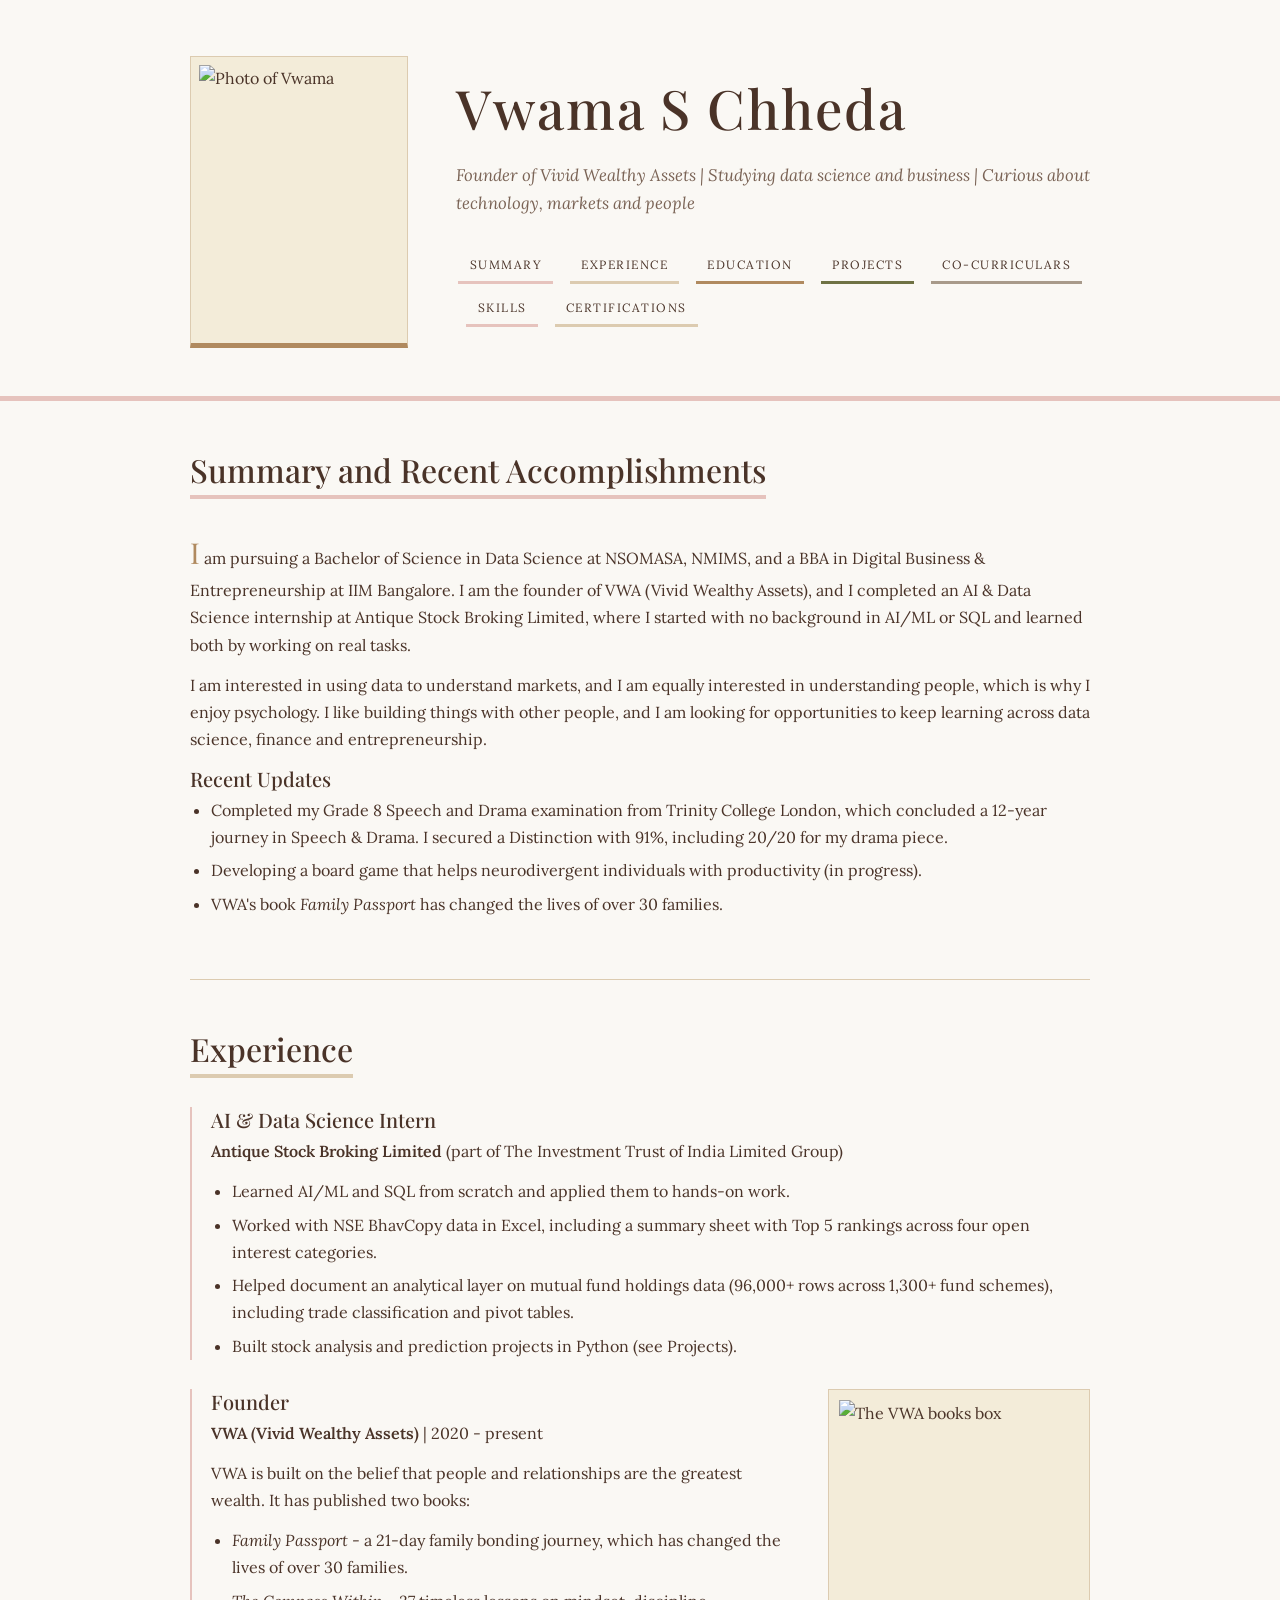
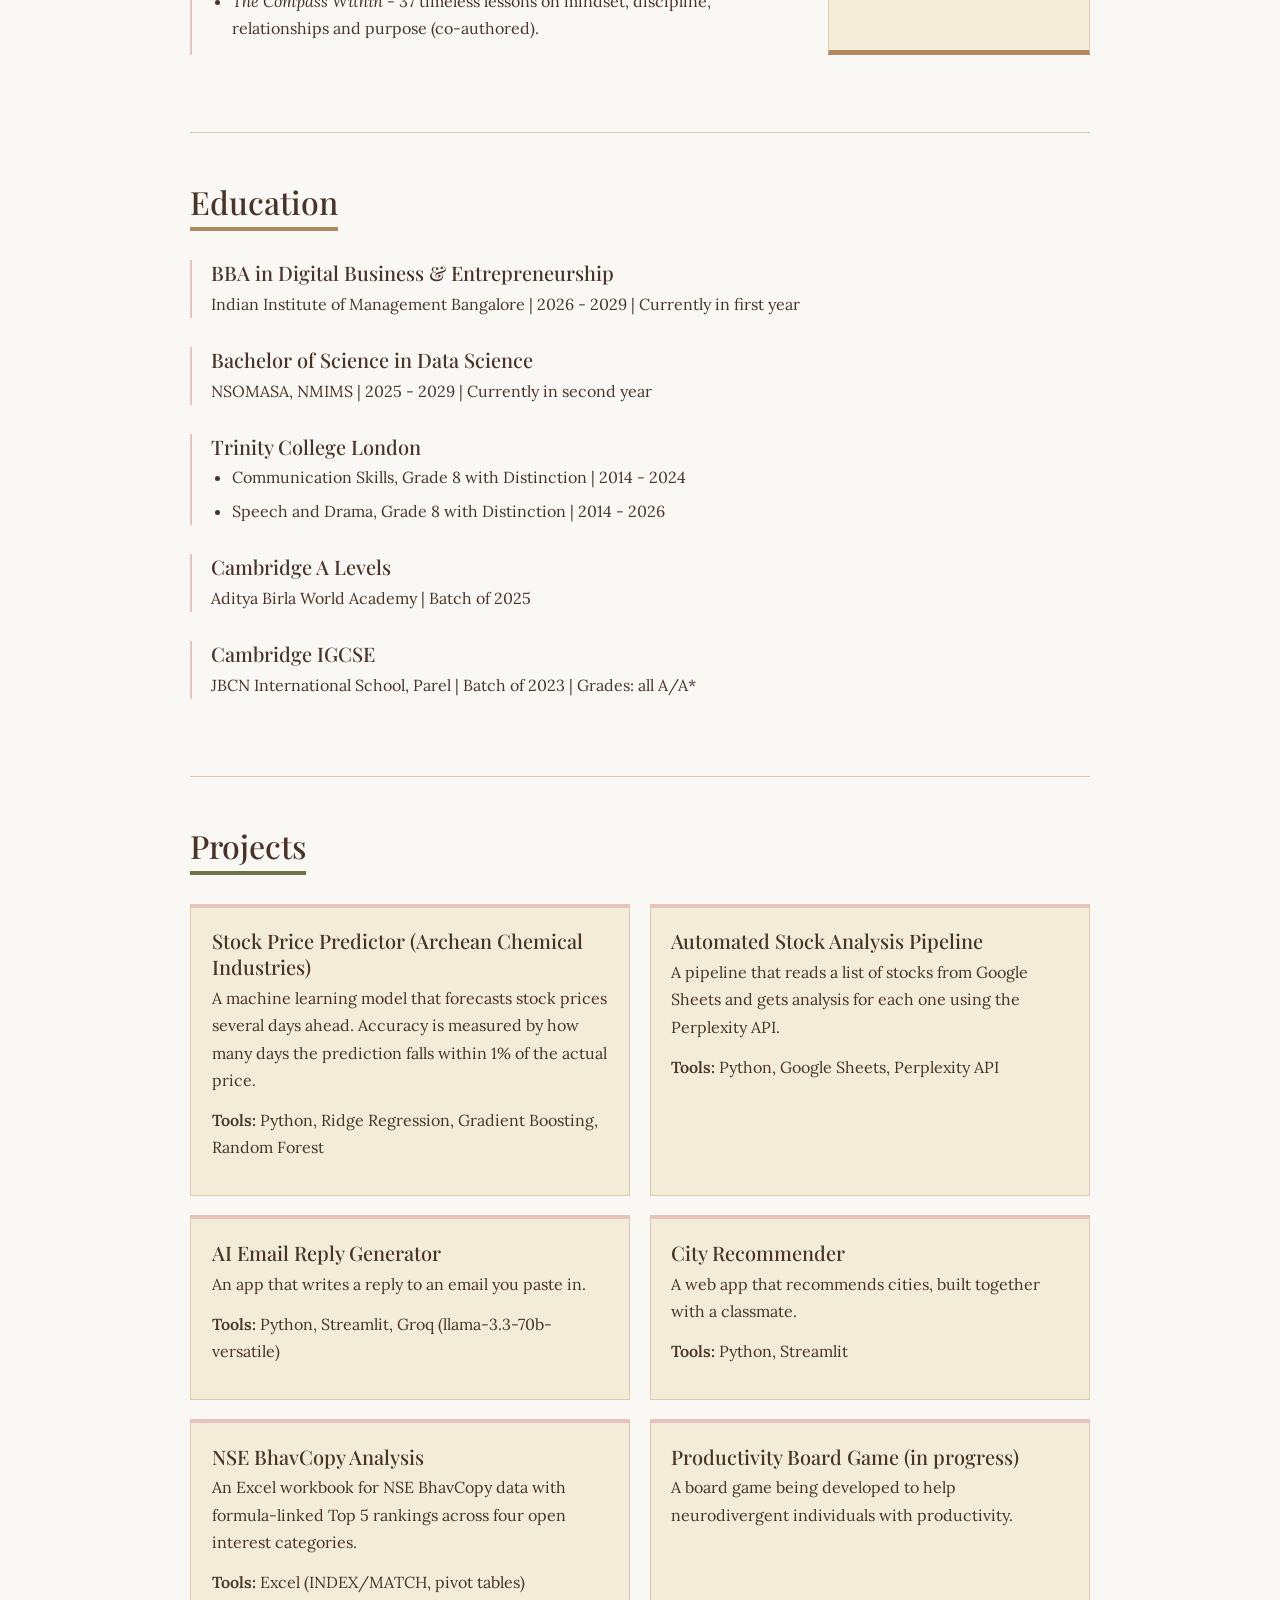
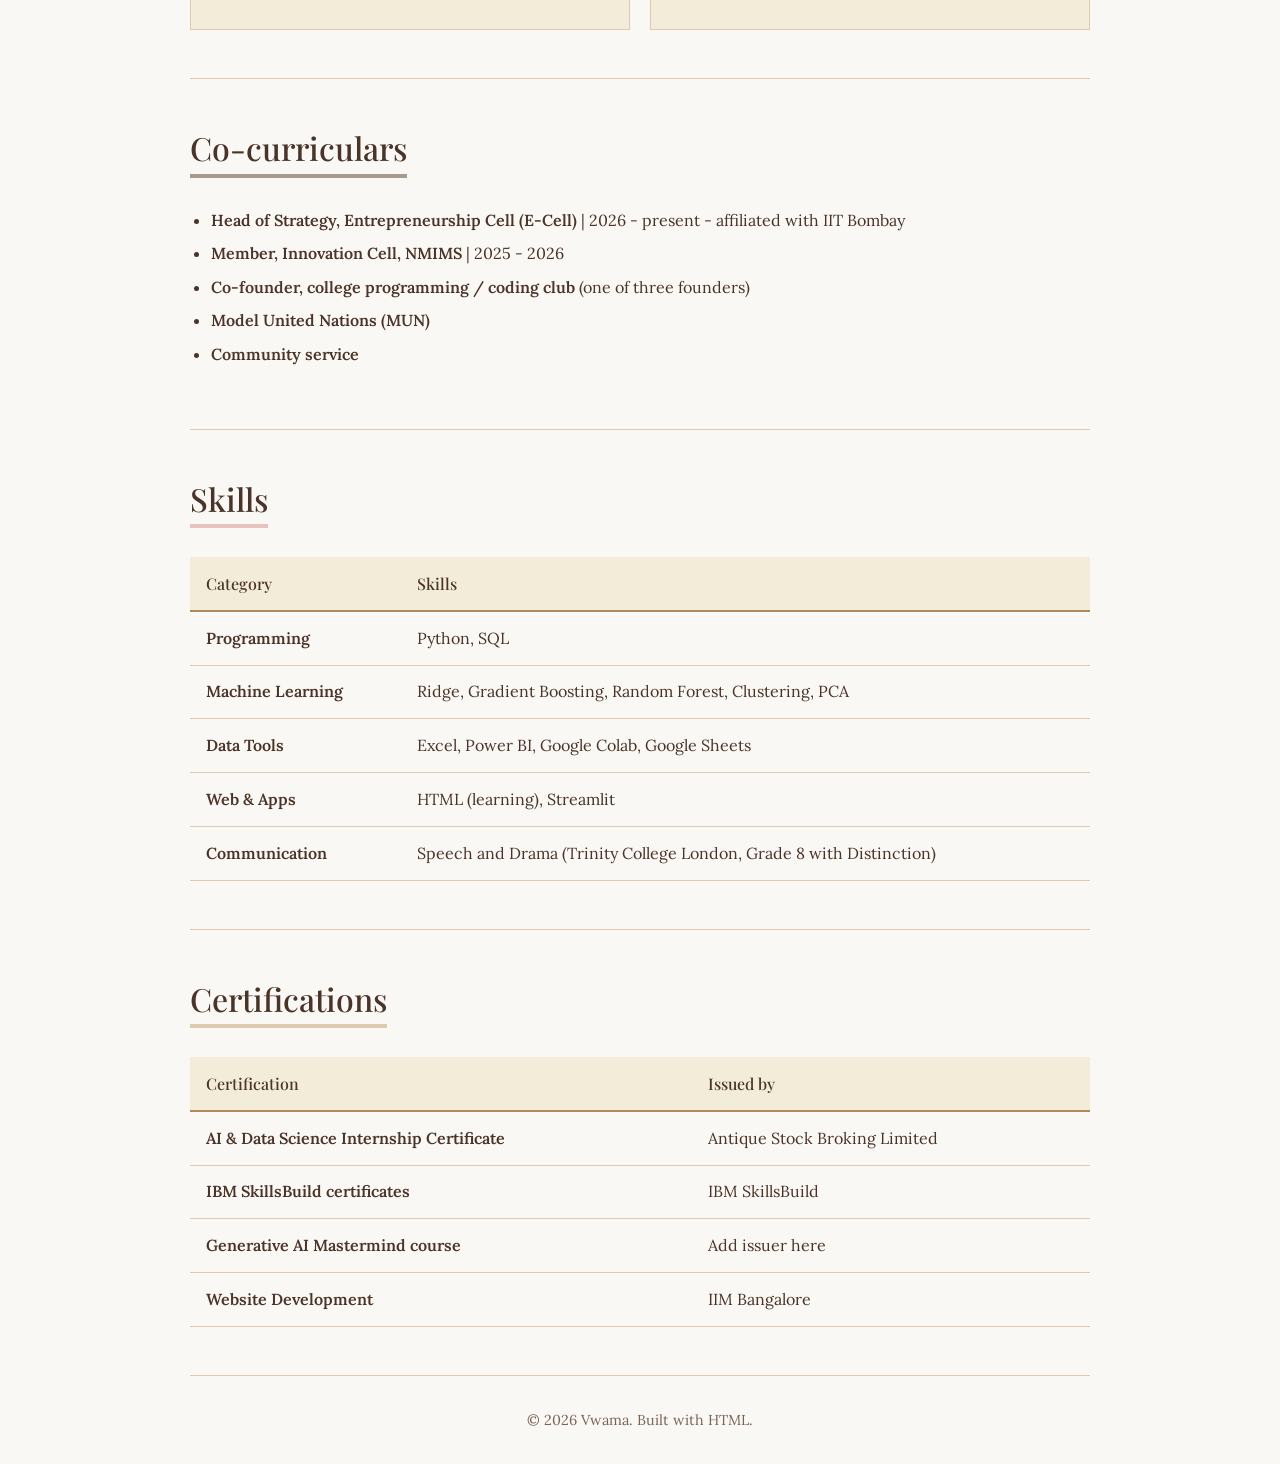
==== index (3).html @ 7d5c72ca "Add files via upload" ====
<!DOCTYPE html>
<html lang="en">

<head>
    <meta charset="UTF-8">
    <meta name="viewport" content="width=device-width, initial-scale=1.0">
    <title>Vwama S Chheda| Resume</title>

    <!-- Google Fonts embed code (Module 4: "get embed code") -->
    <link rel="preconnect" href="https://fonts.googleapis.com">
    <link rel="preconnect" href="https://fonts.gstatic.com" crossorigin>
    <link href="https://fonts.googleapis.com/css2?family=Lora:ital,wght@0,400;0,600;1,400&family=Playfair+Display:wght@400;500;700&display=swap" rel="stylesheet">

    <!-- Link to the external stylesheet -->
    <link rel="stylesheet" href="styles.css">
</head>

<body>

    <!-- ============ HEADER ============ -->
    <header>
        <!-- Put your photo in an "images" folder next to this file and name it photo.jpg
             (or change the file name below) -->
        <img src="/Users/vwamachheda/Desktop/💯 IIMB Term I/Web Dev/Midterm website/1.png" alt="Photo of Vwama" width="150">

        <h1>Vwama S Chheda</h1>
        <p>Founder of Vivid Wealthy Assets | Studying data science and business | Curious about technology, markets and people</p>

        <!-- Navigation: each link jumps to the section with the matching id -->
        <nav>
            <a href="#summary">Summary</a> |
            <a href="#experience">Experience</a> |
            <a href="#education">Education</a> |
            <a href="#projects">Projects</a> |
            <a href="#co-curriculars">Co-curriculars</a> |
            <a href="#skills">Skills</a> |
            <a href="#certifications">Certifications</a> |
        </nav>
    </header>

    <hr>

    <main>

        <!-- ============ SUMMARY AND RECENT ACCOMPLISHMENTS ============ -->
        <section id="summary">
            <h2>Summary and Recent Accomplishments</h2>
            <p>
                I am pursuing a Bachelor of Science in Data Science at NSOMASA, NMIMS, and a BBA in
                Digital Business &amp; Entrepreneurship at IIM Bangalore. I am the founder of VWA (Vivid Wealthy
                Assets), and I completed an AI &amp; Data Science internship at Antique Stock Broking Limited,
                where I started with no background in AI/ML or SQL and learned both by working on real tasks.
            </p>
            <p>
                I am interested in using data to understand markets, and I am equally interested in understanding
                people, which is why I enjoy psychology. I like building things with other people, and I am
                looking for opportunities to keep learning across data science, finance and entrepreneurship.
            </p>

            <h3>Recent Updates</h3>
            <ul>
                <li>
                    Completed my Grade 8 Speech and Drama examination from Trinity College London, which
                    concluded a 12-year journey in Speech &amp; Drama. I secured a Distinction with 91%, including
                    20/20 for my drama piece.
                </li>
                <li>
                    Developing a board game that helps neurodivergent individuals with productivity (in progress).
                </li>
                <li>
                    VWA's book <em>Family Passport</em> has changed the lives of over 30 families.
                </li>
            </ul>
        </section>

        <hr>

        <!-- ============ EXPERIENCE ============ -->
        <section id="experience">
            <h2>Experience</h2>

            <article>
                <h3>AI &amp; Data Science Intern</h3>
                <p>
                    <strong>Antique Stock Broking Limited</strong>
                    (part of The Investment Trust of India Limited Group)
                    <!-- Add your internship duration here, e.g. | Month Year - Month Year -->
                </p>
                <ul>
                    <li>Learned AI/ML and SQL from scratch and applied them to hands-on work.</li>
                    <li>Worked with NSE BhavCopy data in Excel, including a summary sheet with Top 5 rankings
                        across four open interest categories.</li>
                    <li>Helped document an analytical layer on mutual fund holdings data (96,000+ rows across
                        1,300+ fund schemes), including trade classification and pivot tables.</li>
                    <li>Built stock analysis and prediction projects in Python (see Projects).</li>
                </ul>
            </article>

            <!-- Founder: text on one side, image of the books box on the other.
                 Put your photo of the box in images/books-box.jpg -->
            <article class="founder">
                <div class="founder-text">
                    <h3>Founder</h3>
                    <p><strong>VWA (Vivid Wealthy Assets)</strong> | 2020 - present</p>
                    <p>
                        VWA is built on the belief that people and relationships are the greatest wealth.
                        It has published two books:
                    </p>
                    <ul>
                        <li><em>Family Passport</em> - a 21-day family bonding journey, which has changed the lives
                            of over 30 families.</li>
                        <li><em>The Compass Within</em> - 37 timeless lessons on mindset, discipline,
                            relationships and purpose (co-authored).</li>
                    </ul>
                </div>
                <figure class="books-box">
                    <img src="/Users/vwamachheda/Desktop/💯 IIMB Term I/Web Dev/Midterm website/Family Passport Book | Cover Page.png" alt="The VWA books box">
                </figure>
            </article>
        </section>

        <hr>

        <!-- ============ EDUCATION ============ -->
        <section id="education">
            <h2>Education</h2>

            <article>
                <h3>BBA in Digital Business &amp; Entrepreneurship</h3>
                <p>Indian Institute of Management Bangalore | 2026 - 2029 | Currently in first year</p>
            </article>

            <article>
                <h3>Bachelor of Science in Data Science</h3>
                <p>NSOMASA, NMIMS | 2025 - 2029 | Currently in second year</p>
            </article>

            <article>
                <h3>Trinity College London</h3>
                <ul>
                    <li>Communication Skills, Grade 8 with Distinction | 2014 - 2024</li>
                    <li>Speech and Drama, Grade 8 with Distinction | 2014 - 2026</li>
                </ul>
            </article>

            <article>
                <h3>Cambridge A Levels</h3>
                <p>Aditya Birla World Academy | Batch of 2025</p>
            </article>

            <article>
                <h3>Cambridge IGCSE</h3>
                <p>JBCN International School, Parel | Batch of 2023 | Grades: all A/A*</p>
            </article>
        </section>

        <hr>

        <!-- ============ PROJECTS ============ -->
        <section id="projects">
            <h2>Projects</h2>

            <article>
                <h3>Stock Price Predictor (Archean Chemical Industries)</h3>
                <p>
                    A machine learning model that forecasts stock prices several days ahead. Accuracy is
                    measured by how many days the prediction falls within 1% of the actual price.
                </p>
                <p><strong>Tools:</strong> Python, Ridge Regression, Gradient Boosting, Random Forest</p>
            </article>

            <article>
                <h3>Automated Stock Analysis Pipeline</h3>
                <p>
                    A pipeline that reads a list of stocks from Google Sheets and gets analysis for each
                    one using the Perplexity API.
                </p>
                <p><strong>Tools:</strong> Python, Google Sheets, Perplexity API</p>
            </article>

            <article>
                <h3>AI Email Reply Generator</h3>
                <p>An app that writes a reply to an email you paste in.</p>
                <p><strong>Tools:</strong> Python, Streamlit, Groq (llama-3.3-70b-versatile)</p>
            </article>

            <article>
                <h3>City Recommender</h3>
                <p>A web app that recommends cities, built together with a classmate.</p>
                <p><strong>Tools:</strong> Python, Streamlit</p>
            </article>

            <article>
                <h3>NSE BhavCopy Analysis</h3>
                <p>
                    An Excel workbook for NSE BhavCopy data with formula-linked Top 5 rankings
                    across four open interest categories.
                </p>
                <p><strong>Tools:</strong> Excel (INDEX/MATCH, pivot tables)</p>
            </article>

            <article>
                <h3>Productivity Board Game (in progress)</h3>
                <p>A board game being developed to help neurodivergent individuals with productivity.</p>
            </article>
        </section>

        <hr>

        <!-- ============ CO-CURRICULARS ============ -->
        <section id="co-curriculars">
            <h2>Co-curriculars</h2>
            <ul>
                 <li>
                    <strong>Head of Strategy, Entrepreneurship Cell (E-Cell)</strong> | 2026 - present - affiliated with IIT Bombay
                </li>
                <li>
                    <strong>Member, Innovation Cell, NMIMS</strong> | 2025 - 2026
                </li>
                <li>
                    <strong>Co-founder, college programming / coding club</strong> (one of three founders)
                </li>
                <li>
                    <strong>Model United Nations (MUN)</strong>
                    <!-- Add details: conferences attended, awards, years -->
                </li>
                <li>
                    <strong>Community service</strong>
                    <!-- Add details: what you did, where, and when -->
                </li>
            </ul>
        </section>

        <hr>

        <!-- ============ SKILLS (table) ============ -->
        <section id="skills">
            <h2>Skills</h2>
            <table border="1">
                <thead>
                    <tr>
                        <th>Category</th>
                        <th>Skills</th>
                    </tr>
                </thead>
                <tbody>
                    <tr>
                        <td>Programming</td>
                        <td>Python, SQL</td>
                    </tr>
                    <tr>
                        <td>Machine Learning</td>
                        <td>Ridge, Gradient Boosting, Random Forest, Clustering, PCA</td>
                    </tr>
                    <tr>
                        <td>Data Tools</td>
                        <td>Excel, Power BI, Google Colab, Google Sheets</td>
                    </tr>
                    <tr>
                        <td>Web &amp; Apps</td>
                        <td>HTML (learning), Streamlit</td>
                    </tr>
                    <tr>
                        <td>Communication</td>
                        <td>Speech and Drama (Trinity College London, Grade 8 with Distinction)</td>
                    </tr>
                </tbody>
            </table>
        </section>

        <hr>

        <!-- ============ CERTIFICATIONS (table) ============ -->
        <section id="certifications">
            <h2>Certifications</h2>
            <table border="1">
                <thead>
                    <tr>
                        <th>Certification</th>
                        <th>Issued by</th>
                    </tr>
                </thead>
                <tbody>
                    <tr>
                        <td>AI &amp; Data Science Internship Certificate</td>
                        <td>Antique Stock Broking Limited</td>
                    </tr>
                    <tr>
                        <td>IBM SkillsBuild certificates</td>
                        <td>IBM SkillsBuild</td>
                    </tr>
                    <tr>
                        <td>Generative AI Mastermind course</td>
                        <!-- Fill in who issued this -->
                        <td>Add issuer here</td>
                    </tr>
                    <tr>
                        <td>Website Development</td>
                        <td>IIM Bangalore</td>
                    </tr>
                </tbody>
            </table>
        </section>

        <hr>

        

    <!-- ============ FOOTER ============ -->
    <footer>
        <p>&copy; 2026 Vwama. Built with HTML.</p>
    </footer>

</body>

</html>
---- styles.css ----
/* ==========================================================
   styles.css  -  Resume website for Vwama
   Theme: modern, minimal, warm neutrals.
   Uses only what was taught in Modules 4 and 5.

   Colour palette (hex codes):
     Off-white  #faf8f4   page background
     Mocha      #4a3328   main text colour (dark brown)
     Soft mocha #7a6355   secondary text
     Blush      #e6c3bd   lines, hover fills
     Ivory      #f3ecd9   soft fills (project cards, table headers)
     Oak        #b08a5f   lines, hover colour
     Sand       #dccbb0   thin divider lines
     Olive      #6f7244   links, buttons
     Taupe      #a89a8a   form borders, lines
   ========================================================== */


/* ---------- 1. GLOBAL STYLES ---------- */

/* Universal selector: remove default margin/padding from every element,
   so all the spacing below is deliberate. */
* {
    margin: 0;
    padding: 0;
}

/* Font set once on html and inherited (Module 4: Website Styling) */
html {
    font-family: "Lora", "Times New Roman", serif;     /* font stack */
    font-size: 100%;
}

body {
    background-color: #faf8f4;
    color: #4a3328;
    line-height: 1.7;
}

/* Formal serif for all headings */
h1, h2, h3 {
    line-height: 1.3;
    font-family: "Playfair Display", "Times New Roman", serif;
    font-weight: 500;
    color: #4a3328;
}

p {
    margin-bottom: 0.8rem;
}

strong {
    font-weight: 600;
}

a {
    color: #6f7244;
    text-decoration: none;
}

a:hover {
    text-decoration: underline;
}

/* Pseudo-element: colour of highlighted text */
::selection {
    background-color: #e6c3bd;
    color: #4a3328;
}

/* The <hr> lines become thin sand dividers between sections */
hr {
    border: none;
    border-top: 1px solid #dccbb0;
}

/* Adjacent-sibling selector: the first line, right after the header,
   is a thicker blush line */
header + hr {
    border-top: 5px solid #e6c3bd;
}


/* ---------- 2. HEADER (CSS Grid) ---------- */

/* Two columns: portrait photo on the left, text on the right */
header {
    max-width: 900px;
    margin: 0 auto;
    padding: 3.5rem 1.5rem 3rem 1.5rem;
    display: grid;
    grid-template-columns: auto 1fr;
    column-gap: 3rem;
    align-items: center;
}

/* Portrait (rectangle, taller than wide). It spans all 3 text rows. */
header img {
    grid-row: 1 / 4;
    width: 200px;
    height: 270px;
    object-fit: cover;                    /* crops the photo instead of squashing it (looked up on MDN) */
    padding: 8px;
    background-color: #f3ecd9;
    border: 1px solid #dccbb0;
    border-bottom: 5px solid #b08a5f;
}

header h1 {
    grid-column: 2;
    font-size: 3.4rem;
    font-weight: 500;
    letter-spacing: 2px;
    align-self: end;
    margin-bottom: 0.5rem;
}

header > p {                              /* child selector: only the tagline */
    grid-column: 2;
    font-size: 1.05rem;
    font-style: italic;
    color: #7a6355;
    margin-bottom: 1.2rem;
}

header nav {
    grid-column: 2;
    align-self: start;
}


/* ---------- 3. NAVIGATION ---------- */

/* The "|" characters in the HTML sit directly inside <nav>. Giving the nav
   the same colour as the background hides them, while the links
   get their own colour below. */
nav {
    color: #faf8f4;
}

nav a {
    display: inline-block;
    padding: 0.35rem 0.7rem;
    margin: 0.25rem 0.15rem;
    color: #4a3328;
    font-size: 0.75rem;
    letter-spacing: 1.5px;
    text-transform: uppercase;
    border-bottom: 3px solid #e6c3bd;     /* each link gets a coloured line */
}

/* nth-of-type with a formula (like 7n in the lesson): the lines cycle
   through blush, sand, oak, olive, taupe */
nav a:nth-of-type(5n+1) { border-bottom-color: #e6c3bd; }
nav a:nth-of-type(5n+2) { border-bottom-color: #dccbb0; }
nav a:nth-of-type(5n+3) { border-bottom-color: #b08a5f; }
nav a:nth-of-type(5n+4) { border-bottom-color: #6f7244; }
nav a:nth-of-type(5n+5) { border-bottom-color: #a89a8a; }

nav a:hover {
    background-color: #f3ecd9;
    text-decoration: none;
}

nav a:active {
    background-color: #dccbb0;
}


/* ---------- 4. MAIN CONTENT ---------- */

main {
    max-width: 900px;
    margin: 0 auto;
    padding: 0 1.5rem;
}

main section {
    padding: 3rem 0;
}

h2 {
    display: inline-block;                /* so the line is only as wide as the text */
    font-size: 2rem;
    padding-bottom: 0.3rem;
    margin-bottom: 1.8rem;
    border-bottom: 4px solid #e6c3bd;
}

/* The underline colour changes from section to section */
main section:nth-of-type(5n+1) h2 { border-bottom-color: #e6c3bd; }
main section:nth-of-type(5n+2) h2 { border-bottom-color: #dccbb0; }
main section:nth-of-type(5n+3) h2 { border-bottom-color: #b08a5f; }
main section:nth-of-type(5n+4) h2 { border-bottom-color: #6f7244; }
main section:nth-of-type(5n+5) h2 { border-bottom-color: #a89a8a; }

h3 {
    font-size: 1.25rem;
    margin-bottom: 0.3rem;
}

ul {
    padding-left: 1.3rem;
    margin-bottom: 0.8rem;
}

li {
    margin-bottom: 0.4rem;
}

/* Every <article> (a job, a degree, ...) gets a thin blush line on the left */
article {
    border-left: 2px solid #e6c3bd;
    padding-left: 1.2rem;
    margin-bottom: 1.8rem;
}

article:hover {
    border-left-color: #b08a5f;
}

/* Pseudo-element: a larger first letter in the summary */
#summary p:first-of-type::first-letter {
    font-family: "Playfair Display", serif;
    font-size: 1.8rem;
    color: #b08a5f;
}


/* ---------- 5. FOUNDER + BOOKS IMAGE (Flexbox) ---------- */

/* Class selector. Flexbox puts the text and the image side by side.
   flex-wrap lets the image drop below the text on narrow screens. */
.founder {
    display: flex;
    flex-wrap: wrap;
    align-items: flex-start;
    gap: 2rem;
}

.founder-text {
    flex: 1 1 280px;                      /* flex grow, shrink and basis in one line */
}

/* Reserved space for the box photo: an ivory frame with a sand border */
.books-box {
    flex: 0 0 auto;
    width: 240px;
    min-height: 240px;
    padding: 10px;
    background-color: #f3ecd9;
    border: 1px solid #dccbb0;
    border-bottom: 5px solid #b08a5f;
}

.books-box img {
    display: block;
    width: 100%;
}


/* ---------- 6. PROJECTS (CSS Grid) ---------- */

/* The grid is on the section itself: 2 equal columns and a gap */
#projects {
    display: grid;
    grid-template-columns: repeat(2, 1fr);
    gap: 1.2rem;
}

/* The heading spans both columns (grid line 1 to the last line, -1) */
#projects h2 {
    grid-column: 1 / -1;
    justify-self: start;
    margin-bottom: 0.6rem;
}

#projects article {
    margin-bottom: 0;
    padding: 1.3rem;
    background-color: #f3ecd9;
    border: 1px solid #dccbb0;
    border-top: 4px solid #e6c3bd;
}

#projects article:hover {
    border-top-color: #b08a5f;
}


/* ---------- 7. TABLES ---------- */

table {
    width: 100%;
    border: none;                         /* overrides border="1" in the HTML */
    border-collapse: collapse;
}

th {
    background-color: #f3ecd9;
    text-align: left;
    font-family: "Playfair Display", serif;
    font-weight: 500;
    padding: 0.8rem 1rem;
    border: none;
    border-bottom: 2px solid #b08a5f;
}

td {
    padding: 0.8rem 1rem;
    border: none;
    border-bottom: 1px solid #dccbb0;
}

td:nth-of-type(1) {
    font-weight: 600;
}

tbody tr:hover {
    background-color: #f3ecd9;
}


/* ---------- 8. CONTACT FORM ---------- */

label {
    font-weight: 600;
    font-size: 0.9rem;
}

/* Attribute selectors: style inputs by type.
   calc(): 100% minus padding (24px) and border (2px) = exact width */
input[type="text"],
input[type="email"],
textarea {
    width: calc(100% - 26px);
    max-width: 500px;
    padding: 12px;
    margin-top: 0.3rem;
    background-color: #ffffff;
    border: 1px solid #a89a8a;
    border-radius: 2px;
    font-family: inherit;                 /* inherit: use the page font */
    font-size: 1rem;
    color: #4a3328;
}

input[type="text"]:focus,
input[type="email"]:focus,
textarea:focus {
    border-color: #6f7244;
    outline: 3px solid #e6c3bd;
}

button {
    background-color: #6f7244;
    color: #faf8f4;
    font-family: inherit;
    font-size: 0.8rem;
    letter-spacing: 2px;
    text-transform: uppercase;
    padding: 0.9rem 2.2rem;
    border: none;
    border-bottom: 4px solid #b08a5f;
}

button:hover {
    background-color: #b08a5f;
    border-bottom-color: #6f7244;
}

button:active {
    background-color: #4a3328;
}


/* ---------- 9. FOOTER ---------- */

footer {
    text-align: center;
    padding: 2rem 1rem;
    color: #7a6355;
    font-size: 0.9rem;
}

footer p {
    margin-bottom: 0;
}


/* ---------- 10. RESPONSIVE (media query) ---------- */

/* At most 700px wide (phones, small tablets) */
@media (max-width: 700px) {

    /* header becomes one centred column */
    header {
        grid-template-columns: 1fr;
        text-align: center;
        padding-top: 2.5rem;
    }

    header img {
        grid-row: auto;
        justify-self: center;
        margin-bottom: 1.5rem;
    }

    header h1,
    header > p,
    header nav {
        grid-column: 1;
    }

    header h1 {
        font-size: 2.6rem;
        align-self: auto;
    }

    #projects {
        grid-template-columns: 1fr;
    }

    .books-box {
        width: calc(100% - 22px);         /* full width minus padding (20px) and border (2px) */
    }

    th, td {
        padding: 0.6rem 0.5rem;
    }
}
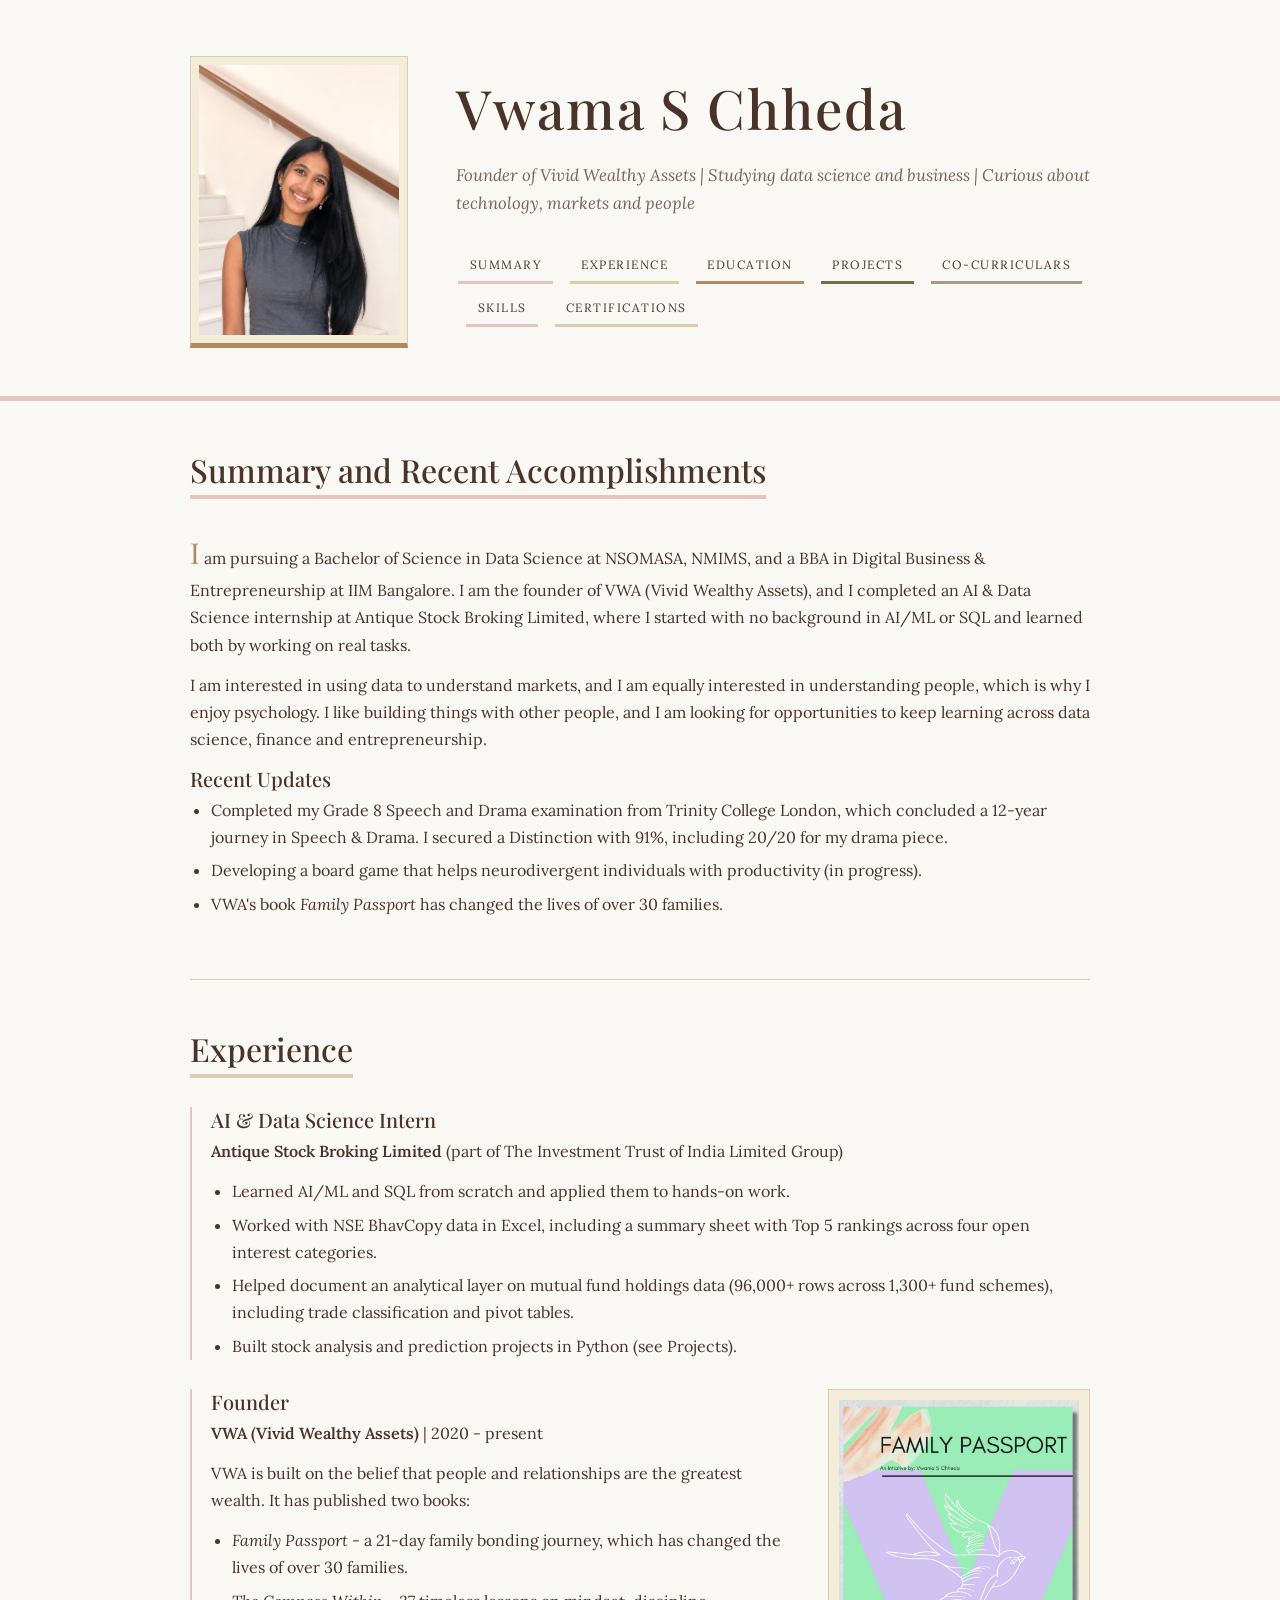
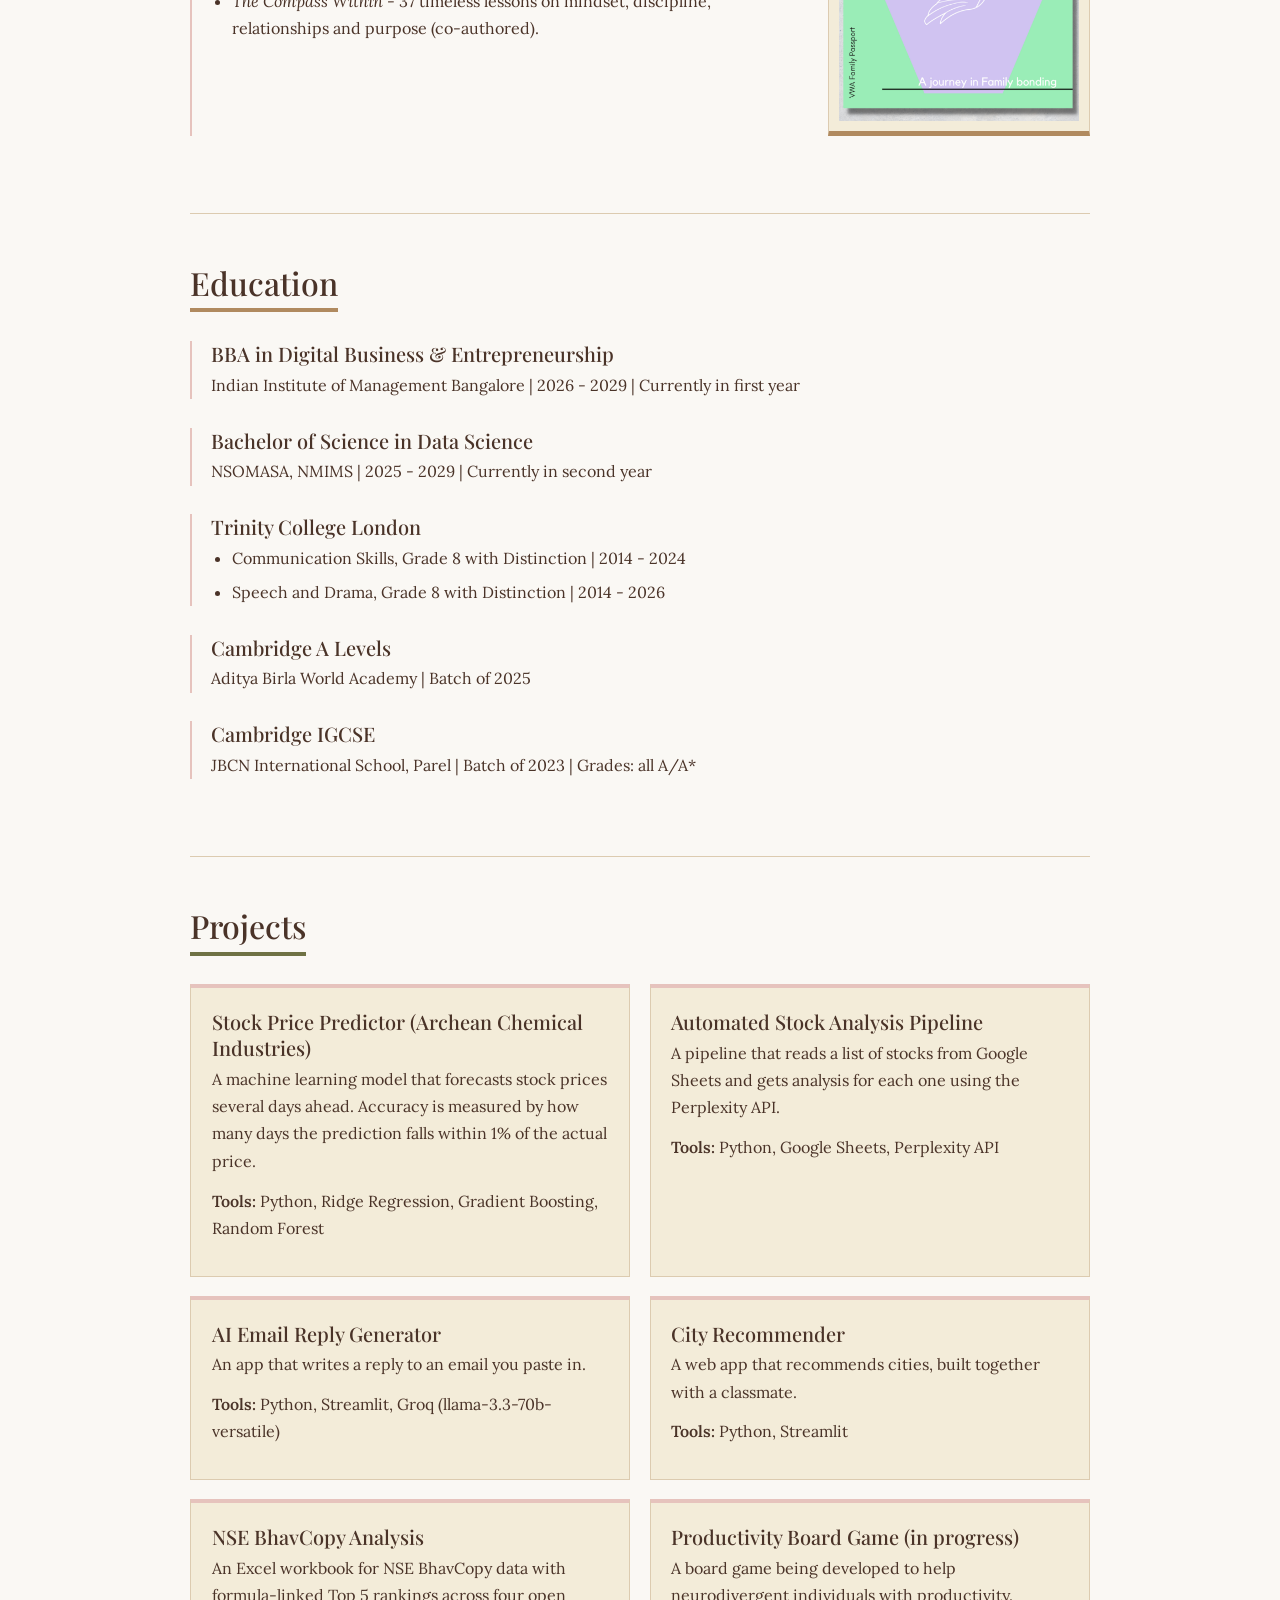
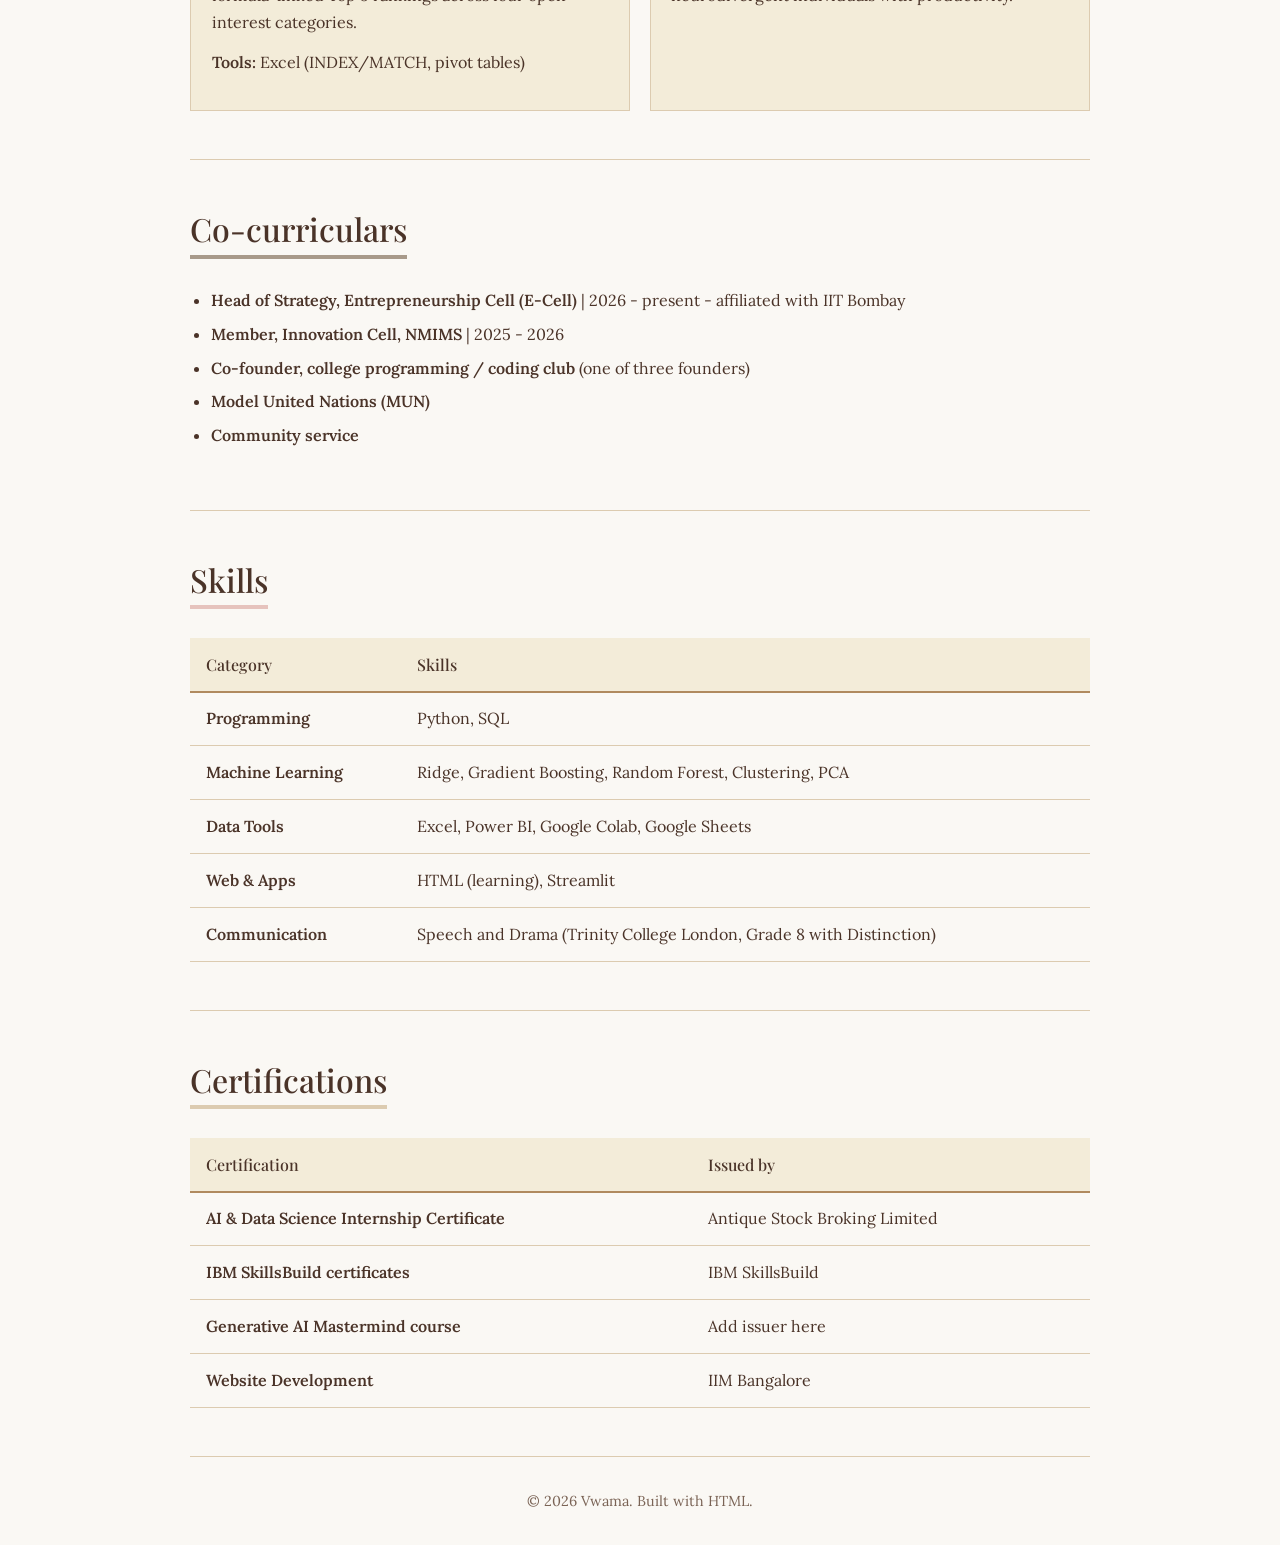
==== commit 5cd98d9f: "Update index (3).html" ====
--- a/index (3).html
+++ b/index (3).html
@@ -21,8 +21,8 @@
     <header>
         <!-- Put your photo in an "images" folder next to this file and name it photo.jpg
              (or change the file name below) -->
-        <img src="/Users/vwamachheda/Desktop/💯 IIMB Term I/Web Dev/Midterm website/1.png" alt="Photo of Vwama" width="150">
-
+        <img src="1.png" alt="Photo of Vwama" width="150">
+        
         <h1>Vwama S Chheda</h1>
         <p>Founder of Vivid Wealthy Assets | Studying data science and business | Curious about technology, markets and people</p>
 
@@ -114,7 +114,7 @@
                     </ul>
                 </div>
                 <figure class="books-box">
-                    <img src="/Users/vwamachheda/Desktop/💯 IIMB Term I/Web Dev/Midterm website/Family Passport Book | Cover Page.png" alt="The VWA books box">
+                    <img src="Family Passport Book | Cover Page.png" alt="The VWA books box">
                 </figure>
             </article>
         </section>
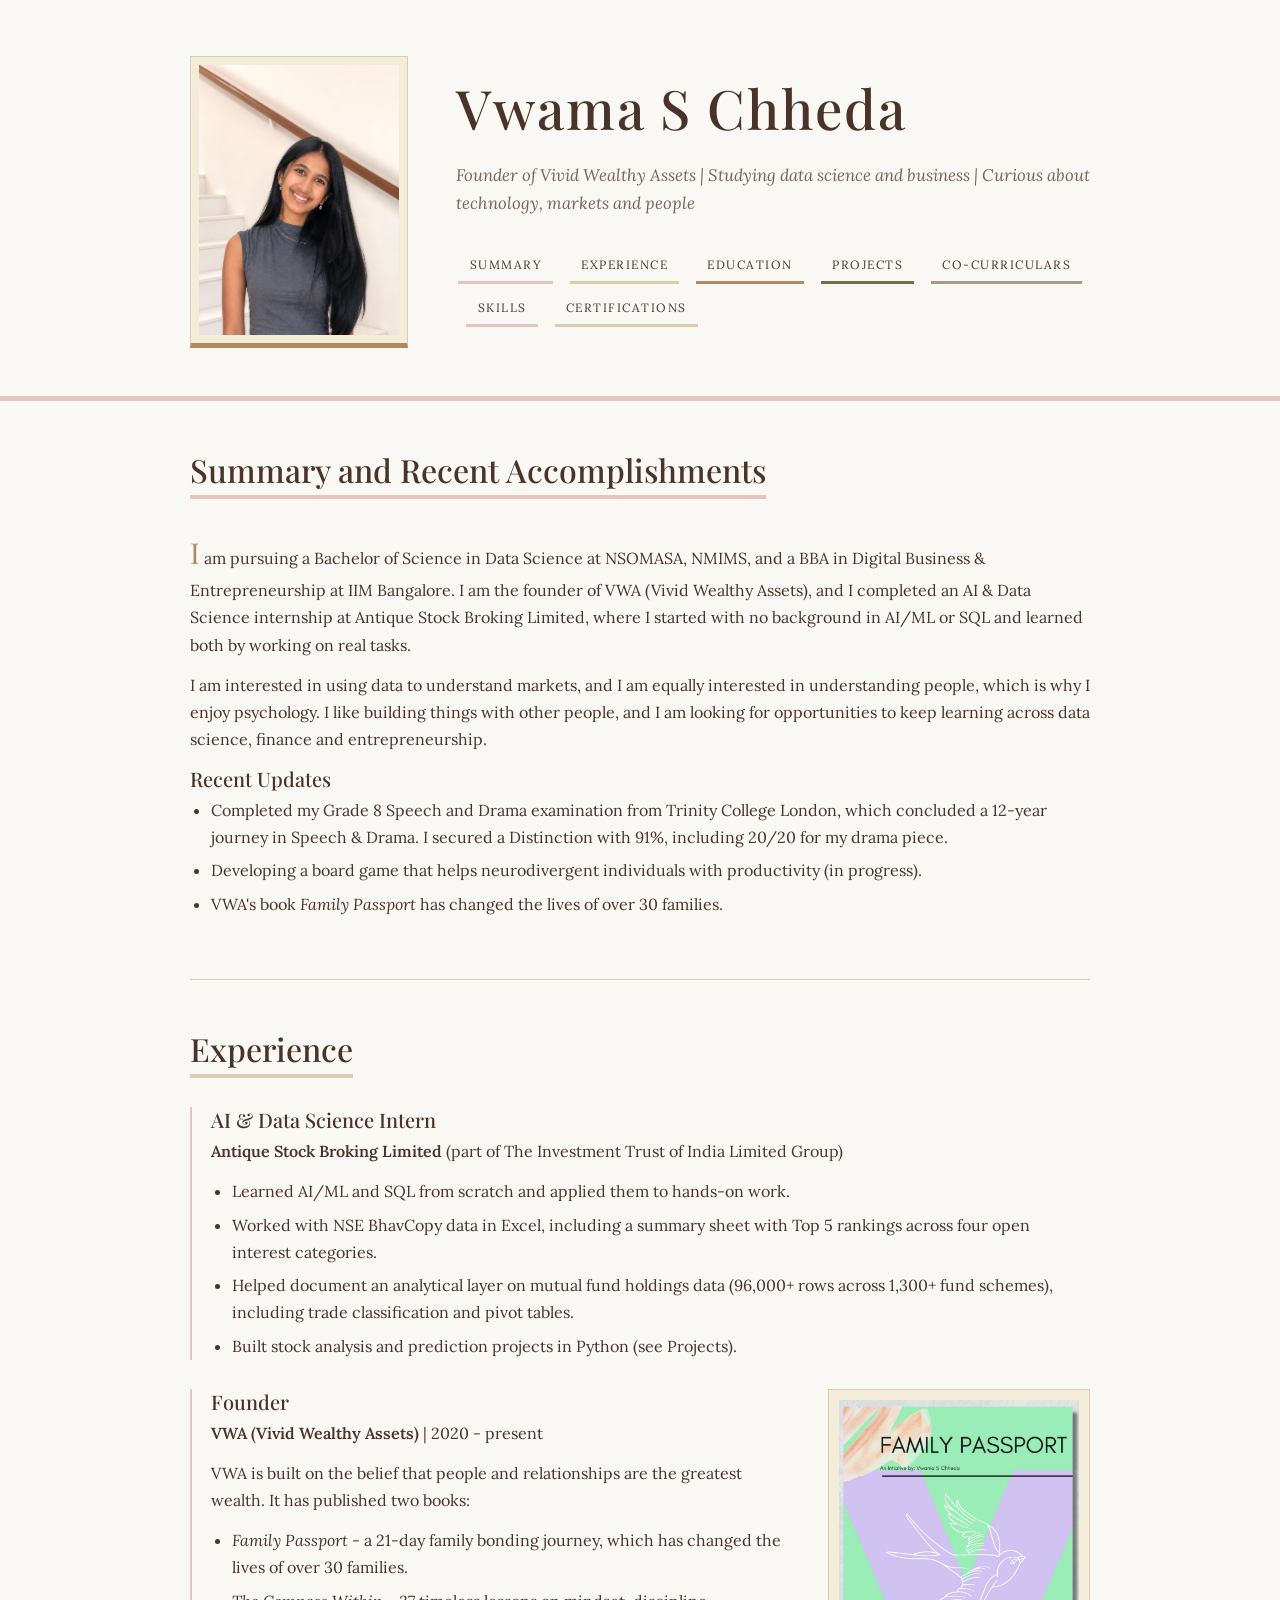
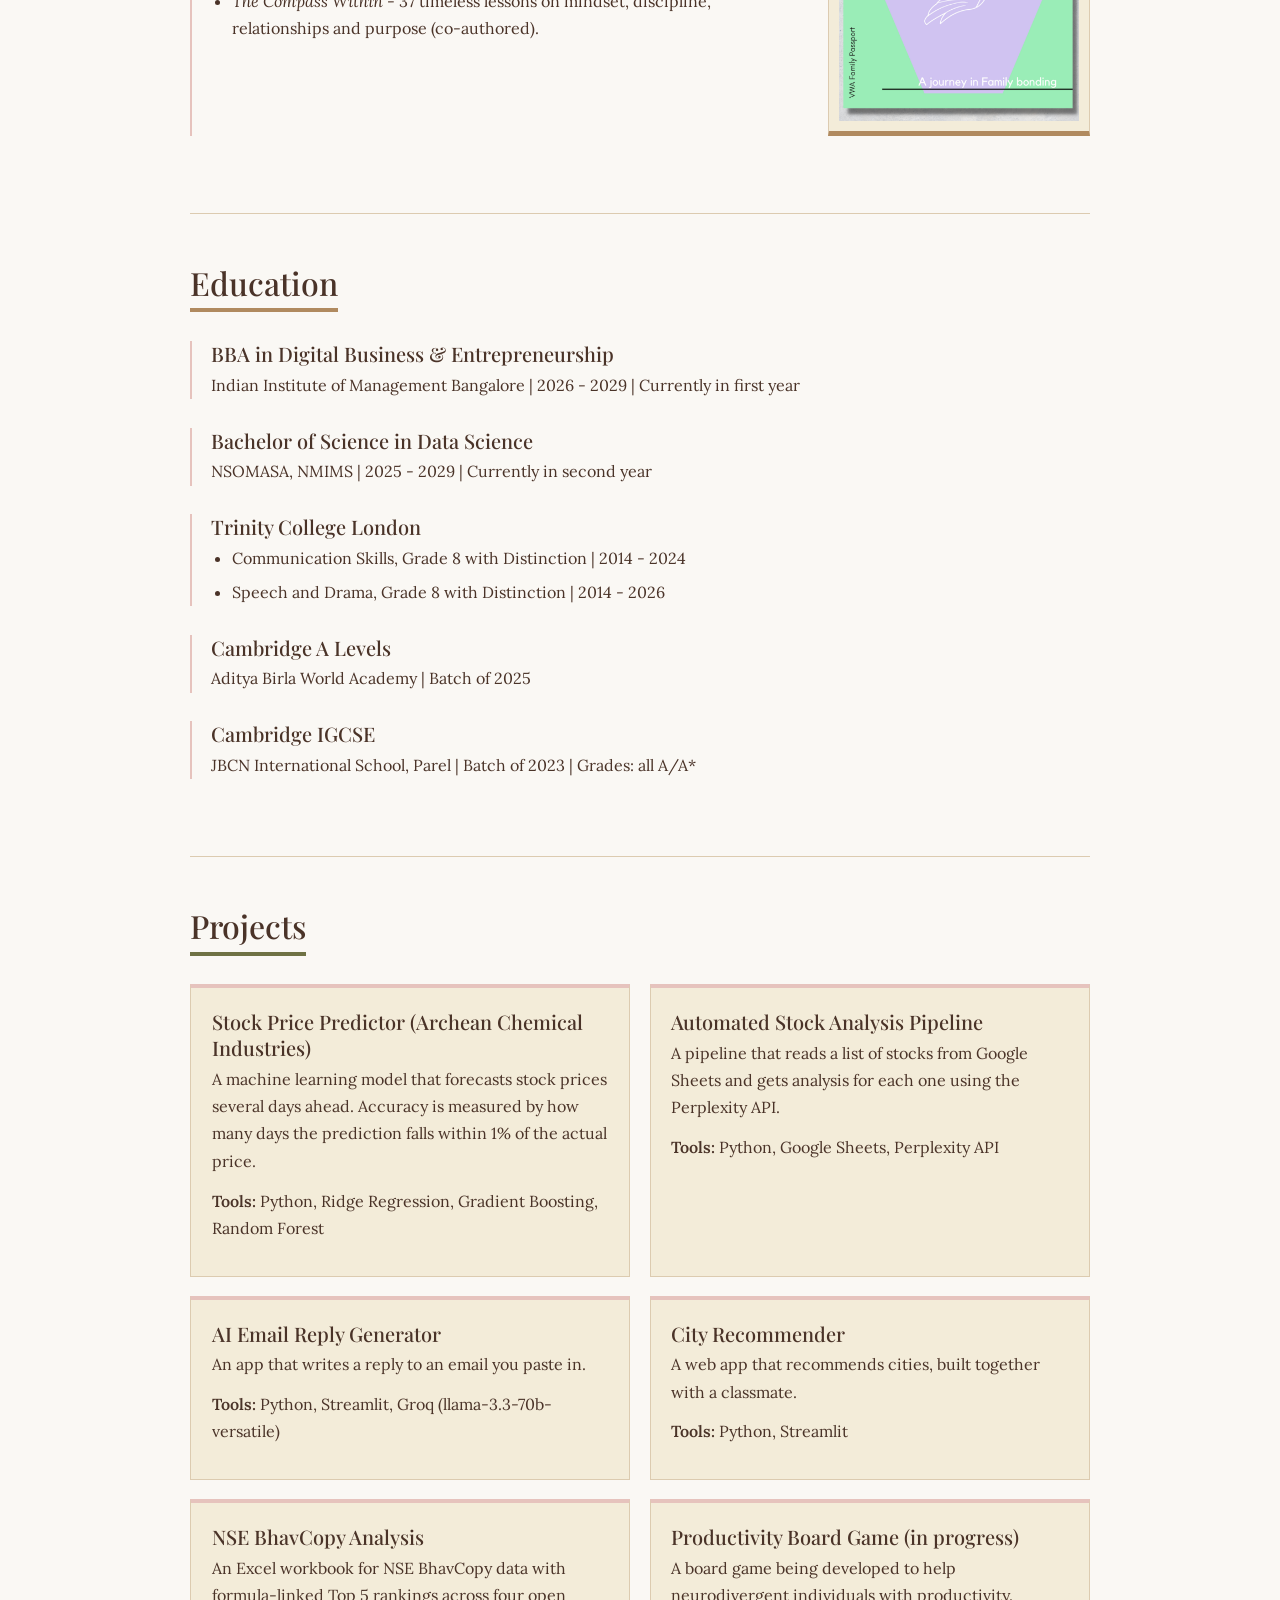
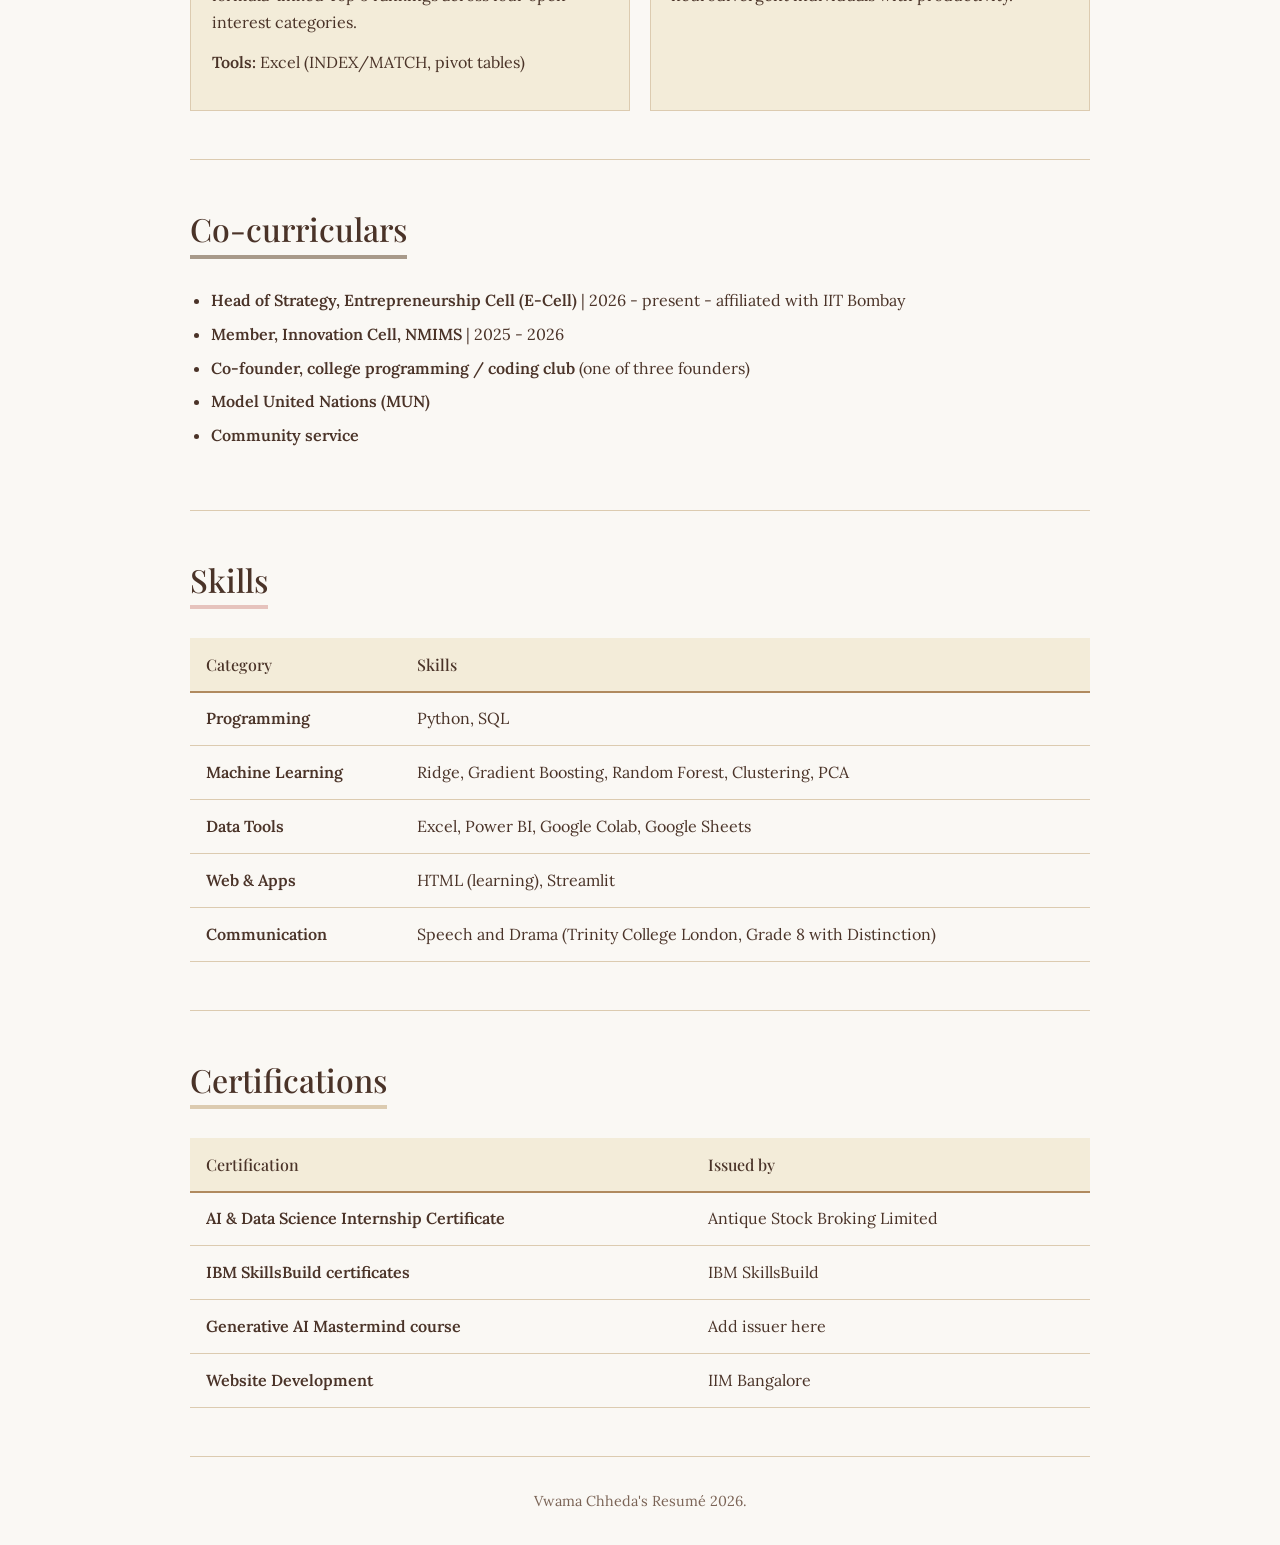
==== commit 00b50a72: "Update index (3).html" ====
--- a/index (3).html
+++ b/index (3).html
@@ -6,7 +6,7 @@
     <meta name="viewport" content="width=device-width, initial-scale=1.0">
     <title>Vwama S Chheda| Resume</title>
 
-    <!-- Google Fonts embed code (Module 4: "get embed code") -->
+    <!-- Google Fonts embed code  -->
     <link rel="preconnect" href="https://fonts.googleapis.com">
     <link rel="preconnect" href="https://fonts.gstatic.com" crossorigin>
     <link href="https://fonts.googleapis.com/css2?family=Lora:ital,wght@0,400;0,600;1,400&family=Playfair+Display:wght@400;500;700&display=swap" rel="stylesheet">
@@ -308,7 +308,7 @@
 
     <!-- ============ FOOTER ============ -->
     <footer>
-        <p>&copy; 2026 Vwama. Built with HTML.</p>
+        <p> Vwama Chheda's Resumé 2026.</p>
     </footer>
 
 </body>
